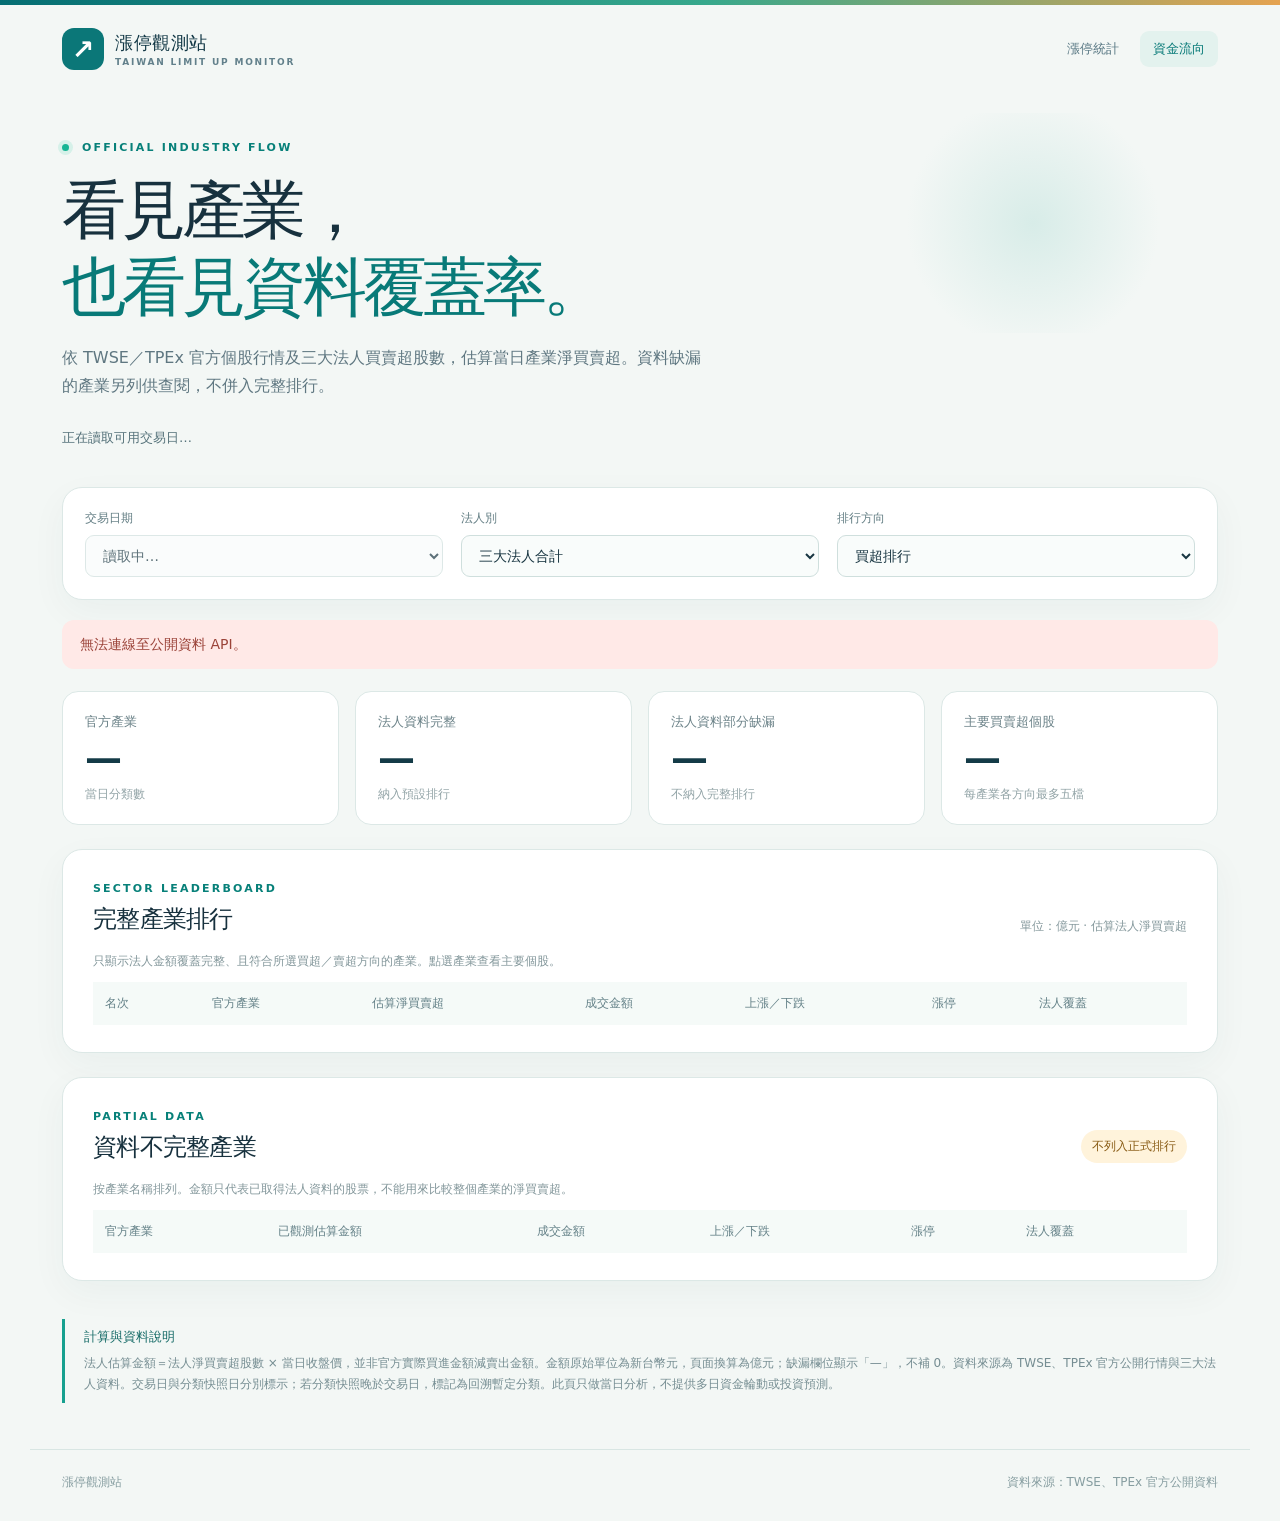
==== capital-flow.html @ 7c1c71d8 "Publish capital flow ranking page" ====
<!doctype html>
<html lang="zh-Hant">
<head>
  <meta charset="utf-8">
  <meta name="viewport" content="width=device-width, initial-scale=1">
  <meta name="description" content="台股官方產業每日估算法人淨買賣超與主要買賣超股票。">
  <meta http-equiv="Content-Security-Policy" content="default-src 'none'; script-src 'self' https://script.google.com https://script.googleusercontent.com; style-src 'self'; base-uri 'none'; form-action 'none'">
  <title>資金流向｜漲停觀測站</title>
  <link rel="stylesheet" href="styles.css">
  <link rel="stylesheet" href="capital-flow.css">
  <script defer src="config.js"></script>
  <script defer src="capital-flow-core.js"></script>
  <script defer src="capital-flow.js"></script>
</head>
<body>
  <div class="topline"></div>
  <header class="site-header wrap">
    <a class="brand" href="index.html" aria-label="返回漲停觀測站首頁"><span class="brand-mark">↗</span><span>漲停觀測站<small>TAIWAN LIMIT UP MONITOR</small></span></a>
    <nav class="page-nav" aria-label="網站頁面"><a href="index.html">漲停統計</a><a href="capital-flow.html" aria-current="page">資金流向</a></nav>
  </header>
  <main class="wrap">
    <section class="hero flow-hero">
      <div class="eyebrow"><span class="live-dot"></span> OFFICIAL INDUSTRY FLOW</div>
      <h1>看見產業，<br><em>也看見資料覆蓋率。</em></h1>
      <p>依 TWSE／TPEx 官方個股行情及三大法人買賣超股數，估算當日產業淨買賣超。資料缺漏的產業另列供查閱，不併入完整排行。</p>
      <div id="flow-meta" class="meta-line">正在讀取可用交易日…</div>
    </section>
    <section class="panel filters" aria-label="排行榜條件">
      <div class="filter-group"><label for="flow-date">交易日期</label><select id="flow-date" disabled><option>讀取中…</option></select></div>
      <div class="filter-group"><label for="flow-investor">法人別</label><select id="flow-investor"><option value="total">三大法人合計</option><option value="foreign">外資</option><option value="trust">投信</option><option value="dealer">自營商</option></select></div>
      <div class="filter-group"><label for="flow-direction">排行方向</label><select id="flow-direction"><option value="buy">買超排行</option><option value="sell">賣超排行</option></select></div>
    </section>
    <div id="flow-notice" class="notice" role="status" aria-live="polite">正在讀取資料…</div>
    <section class="metrics flow-metrics" aria-label="產業資料摘要">
      <article class="metric"><span>官方產業</span><strong id="flow-sector-count">—</strong><small>當日分類數</small></article>
      <article class="metric"><span>法人資料完整</span><strong id="flow-complete-count">—</strong><small>納入預設排行</small></article>
      <article class="metric"><span>法人資料部分缺漏</span><strong id="flow-partial-count">—</strong><small>不納入完整排行</small></article>
      <article class="metric"><span>主要買賣超個股</span><strong id="flow-stock-count">—</strong><small>每產業各方向最多五檔</small></article>
    </section>
    <section class="panel ranking-panel" aria-labelledby="flow-title">
      <div class="section-heading"><div><span class="section-kicker">SECTOR LEADERBOARD</span><h2 id="flow-title">完整產業排行</h2></div><p>單位：億元 · 估算法人淨買賣超</p></div>
      <p class="table-hint">只顯示法人金額覆蓋完整、且符合所選買超／賣超方向的產業。點選產業查看主要個股。</p>
      <div class="table-scroll"><table class="flow-table"><thead><tr><th>名次</th><th>官方產業</th><th>估算淨買賣超</th><th>成交金額</th><th>上漲／下跌</th><th>漲停</th><th>法人覆蓋</th></tr></thead><tbody id="flow-ranking-body"></tbody></table></div>
      <p id="flow-empty" class="empty" hidden>目前沒有符合條件的完整產業。</p>
    </section>
    <section class="panel ranking-panel" aria-labelledby="flow-partial-title">
      <div class="section-heading"><div><span class="section-kicker">PARTIAL DATA</span><h2 id="flow-partial-title">資料不完整產業</h2></div><span class="partial-badge">不列入正式排行</span></div>
      <p class="table-hint">按產業名稱排列。金額只代表已取得法人資料的股票，不能用來比較整個產業的淨買賣超。</p>
      <div class="table-scroll"><table class="flow-table"><thead><tr><th>官方產業</th><th>已觀測估算金額</th><th>成交金額</th><th>上漲／下跌</th><th>漲停</th><th>法人覆蓋</th></tr></thead><tbody id="flow-partial-body"></tbody></table></div>
    </section>
    <aside class="method"><strong>計算與資料說明</strong><p>法人估算金額＝法人淨買賣超股數 × 當日收盤價，並非官方實際買進金額減賣出金額。金額原始單位為新台幣元，頁面換算為億元；缺漏欄位顯示「—」，不補 0。資料來源為 TWSE、TPEx 官方公開行情與三大法人資料。交易日與分類快照日分別標示；若分類快照晚於交易日，標記為回溯暫定分類。此頁只做當日分析，不提供多日資金輪動或投資預測。</p></aside>
  </main>
  <footer class="wrap footer"><span>漲停觀測站</span><span>資料來源：TWSE、TPEx 官方公開資料</span></footer>
</body>
</html>
---- styles.css ----
:root{color-scheme:light;font-family:Inter,"Noto Sans TC","Microsoft JhengHei",system-ui,sans-serif;color:#17313e;background:#f3f7f5;font-synthesis:none}*{box-sizing:border-box}body{margin:0}.topline{height:5px;background:linear-gradient(90deg,#056e73,#36a88c 55%,#e5a350)}.wrap{max-width:1220px;margin:auto;padding-left:32px;padding-right:32px}.site-header{height:88px;display:flex;align-items:center;justify-content:space-between}.brand{display:flex;align-items:center;gap:11px;color:#113745;text-decoration:none;font-weight:800;font-size:18px;letter-spacing:.03em}.brand small{display:block;margin-top:2px;color:#62808b;font-size:9px;letter-spacing:.2em;font-weight:700}.brand-mark{display:grid;place-items:center;width:42px;height:42px;border-radius:12px;background:#0b7778;color:#fff;font-size:27px}.header-tag{color:#557581;font-size:12px;font-weight:700;letter-spacing:.13em}.hero{padding:48px 0 54px;position:relative}.hero:after{content:"";position:absolute;right:3%;top:20px;width:300px;height:220px;background:radial-gradient(circle,#a5d8d0 0,transparent 68%);opacity:.35;pointer-events:none}.eyebrow,.section-kicker{font-size:11px;letter-spacing:.2em;color:#078079;font-weight:800}.live-dot{display:inline-block;width:7px;height:7px;border-radius:50%;background:#17b594;margin-right:7px;box-shadow:0 0 0 4px #d6f1e9}h1{font-size:clamp(37px,5vw,64px);letter-spacing:-.06em;line-height:1.2;margin:18px 0 18px;font-weight:850}h1 em{font-style:normal;color:#087a78}.hero p{font-size:16px;color:#5f7781;max-width:650px;line-height:1.8;margin:0}.meta-line{margin-top:28px;color:#55727a;font-size:13px}.panel{background:#fff;border:1px solid #dce8e6;border-radius:20px;box-shadow:0 12px 36px rgba(29,79,74,.045)}.filters{display:flex;gap:18px;flex-wrap:wrap;padding:22px}.filter-group{flex:1 1 180px;min-width:150px}.filter-group label,.search span{display:block;color:#627d83;font-weight:700;font-size:12px;margin-bottom:8px}.filter-group select,.filter-group input,.search input{width:100%;height:42px;border:1px solid #cfdfdd;border-radius:9px;background:#f9fcfb;color:#193642;padding:0 13px;font:inherit;font-size:14px}.filter-group select:focus,.filter-group input:focus,.search input:focus{outline:2px solid #2e9e97;outline-offset:2px}.custom-group[hidden],.empty[hidden]{display:none}.notice{border-radius:12px;padding:14px 18px;margin:20px 0;background:#e8f5f0;color:#176a61;line-height:1.5;font-size:14px}.notice.warning{background:#fff3db;color:#885b14}.notice.error{background:#ffe9e7;color:#9b4339}.metrics{display:grid;grid-template-columns:repeat(4,1fr);gap:16px;margin:20px 0 24px}.metric{background:#fff;border:1px solid #dce8e6;border-radius:16px;padding:21px 22px;min-height:132px}.metric span{display:block;color:#6b8288;font-size:13px;font-weight:700}.metric strong{display:block;color:#143b47;font-size:37px;letter-spacing:-.045em;margin:7px 0 3px;line-height:1.12}.metric small{color:#91a3a6;font-size:12px}.chart-panel,.ranking-panel{padding:27px 30px;margin:24px 0}.section-heading{display:flex;align-items:end;justify-content:space-between;gap:16px}.section-heading h2{margin:7px 0 0;font-size:24px;letter-spacing:-.03em}.section-heading p,.table-hint{color:#83979b;font-size:12px;margin:0}.chart-scroll{overflow-x:auto;margin-top:28px}.chart-scroll svg{display:block;min-height:240px;width:100%}.ranking-heading{align-items:center}.search{width:260px;max-width:100%}.search span{margin-bottom:6px}.table-hint{margin:18px 0 12px}.table-scroll{overflow-x:auto}table{width:100%;border-collapse:collapse;min-width:730px}th{padding:13px 12px;background:#f5faf8;text-align:left;color:#638087;font-size:12px;font-weight:800;white-space:nowrap}td{padding:15px 12px;border-bottom:1px solid #eaf0ee;color:#3d606a;font-size:13px}tbody tr:hover{background:#f8fbfa}.stock-button{background:none;border:0;padding:0;text-align:left;color:#143c48;font:inherit;font-size:14px;font-weight:800;cursor:pointer}.stock-button:hover{text-decoration:underline}.stock-button small{display:block;color:#82999d;font-size:11px;font-weight:600;margin-top:3px}.number{font-weight:800;color:#097d78}.pill{display:inline-block;background:#e6f3f0;color:#19736b;border-radius:99px;padding:5px 10px;font-size:11px;font-weight:800}.pill.tpex{background:#fff2e3;color:#a46828}.detail-row td{background:#f9fcfb;padding:6px 14px 16px}.detail-list{display:grid;grid-template-columns:repeat(auto-fill,minmax(190px,1fr));gap:8px}.detail-item{border:1px solid #e3eeeb;background:#fff;border-radius:9px;padding:10px 12px;font-size:12px}.detail-item strong{display:block;color:#31515b;margin-bottom:5px}.empty{text-align:center;color:#82969a;padding:35px}.method{border-left:3px solid #16a08f;padding:7px 0 7px 19px;margin:38px 0 46px}.method strong{font-size:13px;color:#176c68}.method p{color:#758d92;line-height:1.8;font-size:12px;margin:7px 0 0}.footer{border-top:1px solid #d8e6e3;display:flex;justify-content:space-between;padding-top:24px;padding-bottom:30px;color:#869da0;font-size:12px}.sr-only{position:absolute;width:1px;height:1px;overflow:hidden;clip:rect(0,0,0,0);white-space:nowrap}@media(max-width:800px){.wrap{padding-left:20px;padding-right:20px}.hero{padding-top:30px;padding-bottom:36px}.metrics{grid-template-columns:repeat(2,1fr)}.section-heading{align-items:start;flex-direction:column}.chart-scroll svg{min-width:580px}.ranking-heading{align-items:stretch}.search{width:100%}}@media(max-width:520px){.site-header{height:75px}.header-tag{font-size:10px}.brand{font-size:16px}.brand small{font-size:8px}.hero p{font-size:14px}.filters{gap:12px}.filter-group{flex-basis:calc(50% - 12px);min-width:130px}.metrics{gap:10px}.metric{padding:16px;min-height:115px}.metric strong{font-size:29px}.chart-panel,.ranking-panel{padding:20px 16px}.footer{gap:10px;flex-direction:column}}
---- capital-flow.css ----
.page-nav{display:flex;gap:8px;align-items:center}.page-nav a{color:#557581;text-decoration:none;font-size:13px;font-weight:800;padding:9px 13px;border-radius:9px}.page-nav a:hover,.page-nav a[aria-current="page"]{background:#e3f2ee;color:#087a78}.flow-hero{padding-bottom:40px}.flow-metrics{margin-top:22px}.flow-table{min-width:760px}.flow-table td{vertical-align:top}.flow-rank{font-weight:800;color:#087a78}.flow-partial-amount{color:#8a6333;font-weight:700}.partial-badge{background:#fff3db;color:#885b14;border-radius:99px;padding:8px 11px;font-size:12px;font-weight:800}.flow-detail-note{margin:8px 0 14px;color:#657f83;line-height:1.6;font-size:12px}.flow-leaders{display:grid;grid-template-columns:repeat(2,minmax(0,1fr));gap:15px}.flow-leaders section{background:#fff;border:1px solid #e3eeeb;border-radius:12px;padding:13px}.flow-leaders h3{font-size:13px;color:#31515b;margin:0 0 8px}.flow-leaders p{font-size:12px;margin:7px 0;color:#4e6d75;line-height:1.5}@media(max-width:800px){.flow-leaders{grid-template-columns:1fr}.flow-hero{padding-bottom:30px}}@media(max-width:520px){.page-nav{gap:2px}.page-nav a{padding:7px;font-size:11px}.site-header .brand small{letter-spacing:.08em}.flow-table{min-width:690px}}
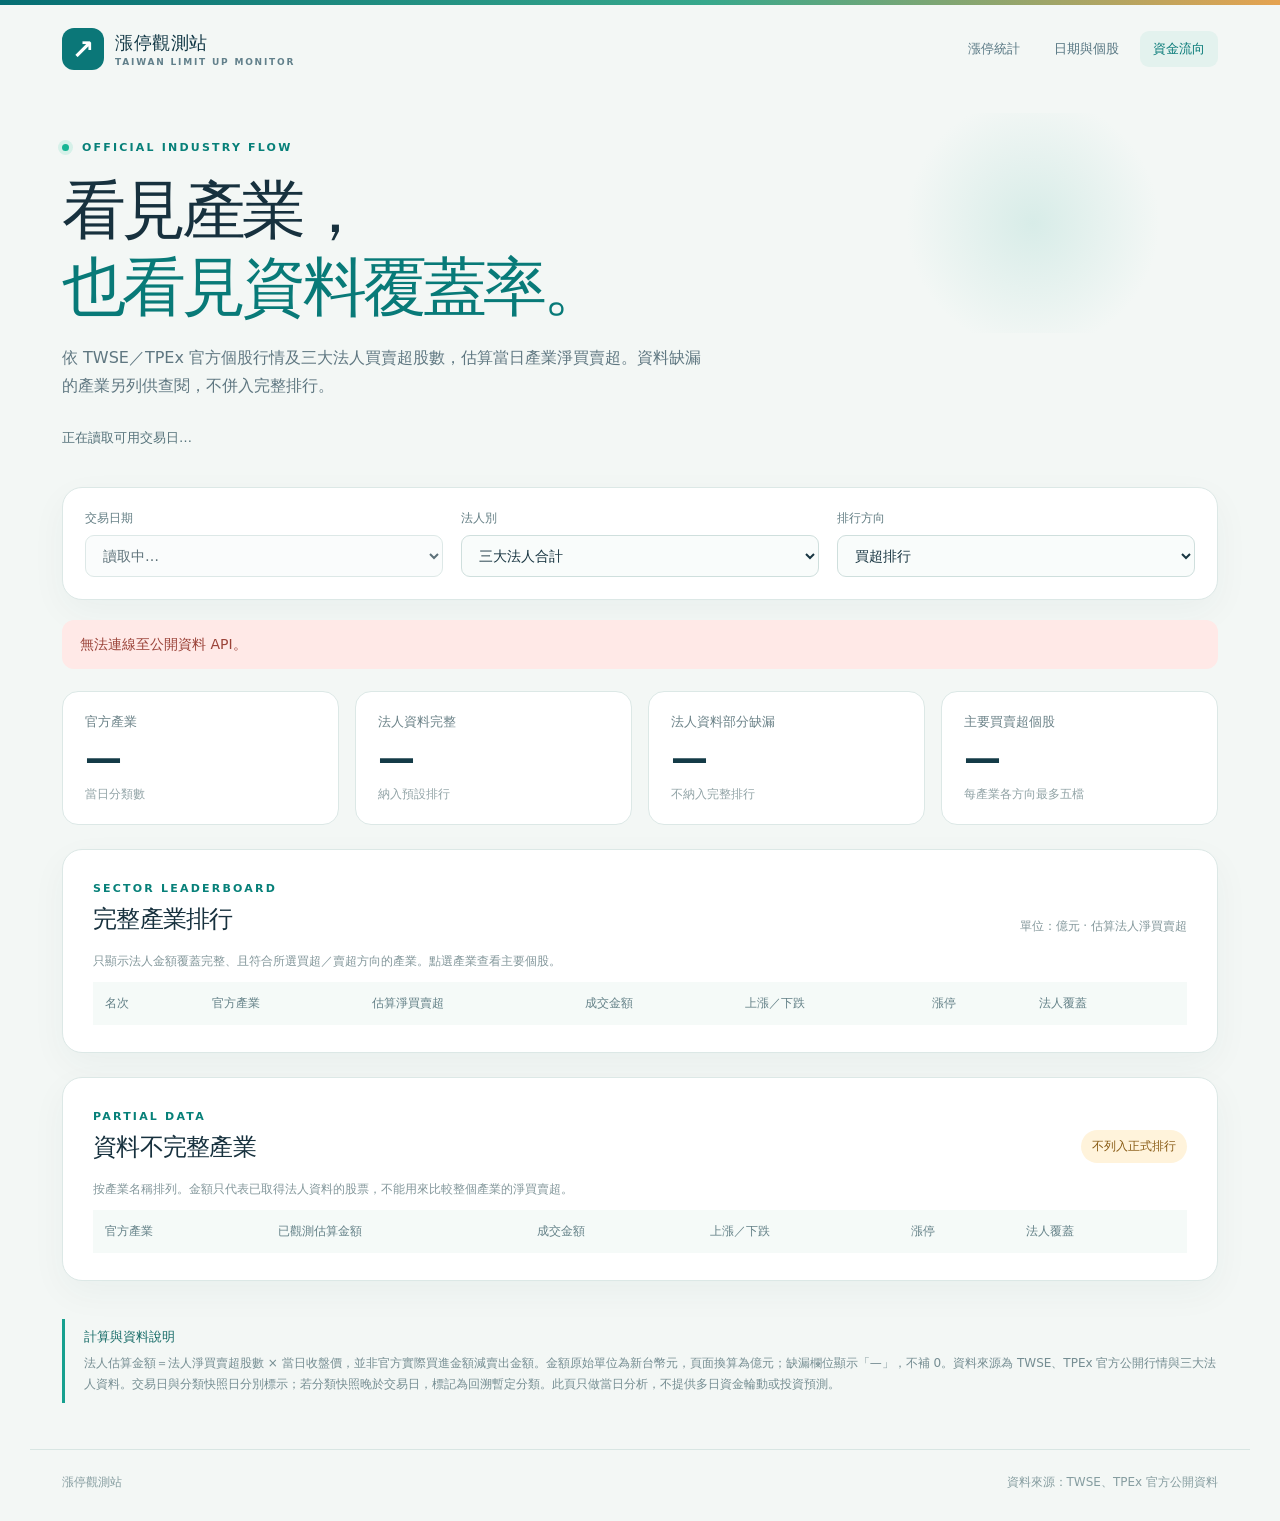
==== commit 428ea48c: "Add date and stock explorer and guarded sector limit-up lists" ====
--- a/capital-flow.html
+++ b/capital-flow.html
@@ -16,7 +16,7 @@
   <div class="topline"></div>
   <header class="site-header wrap">
     <a class="brand" href="index.html" aria-label="返回漲停觀測站首頁"><span class="brand-mark">↗</span><span>漲停觀測站<small>TAIWAN LIMIT UP MONITOR</small></span></a>
-    <nav class="page-nav" aria-label="網站頁面"><a href="index.html">漲停統計</a><a href="capital-flow.html" aria-current="page">資金流向</a></nav>
+    <nav class="page-nav" aria-label="網站頁面"><a href="index.html">漲停統計</a><a href="explore.html">日期與個股</a><a href="capital-flow.html" aria-current="page">資金流向</a></nav>
   </header>
   <main class="wrap">
     <section class="hero flow-hero">
--- a/capital-flow.css
+++ b/capital-flow.css
@@ -1 +1,2 @@
-.page-nav{display:flex;gap:8px;align-items:center}.page-nav a{color:#557581;text-decoration:none;font-size:13px;font-weight:800;padding:9px 13px;border-radius:9px}.page-nav a:hover,.page-nav a[aria-current="page"]{background:#e3f2ee;color:#087a78}.flow-hero{padding-bottom:40px}.flow-metrics{margin-top:22px}.flow-table{min-width:760px}.flow-table td{vertical-align:top}.flow-rank{font-weight:800;color:#087a78}.flow-partial-amount{color:#8a6333;font-weight:700}.partial-badge{background:#fff3db;color:#885b14;border-radius:99px;padding:8px 11px;font-size:12px;font-weight:800}.flow-detail-note{margin:8px 0 14px;color:#657f83;line-height:1.6;font-size:12px}.flow-leaders{display:grid;grid-template-columns:repeat(2,minmax(0,1fr));gap:15px}.flow-leaders section{background:#fff;border:1px solid #e3eeeb;border-radius:12px;padding:13px}.flow-leaders h3{font-size:13px;color:#31515b;margin:0 0 8px}.flow-leaders p{font-size:12px;margin:7px 0;color:#4e6d75;line-height:1.5}@media(max-width:800px){.flow-leaders{grid-template-columns:1fr}.flow-hero{padding-bottom:30px}}@media(max-width:520px){.page-nav{gap:2px}.page-nav a{padding:7px;font-size:11px}.site-header .brand small{letter-spacing:.08em}.flow-table{min-width:690px}}
+.page-nav{display:flex;gap:8px;align-items:center}.page-nav a{color:#557581;text-decoration:none;font-size:13px;font-weight:800;padding:9px 13px;border-radius:9px}.page-nav a:hover,.page-nav a[aria-current="page"]{background:#e3f2ee;color:#087a78}.flow-hero{padding-bottom:40px}.flow-metrics{margin-top:22px}.flow-table{min-width:760px}.flow-table td{vertical-align:top}.flow-rank{font-weight:800;color:#087a78}.flow-partial-amount{color:#8a6333;font-weight:700}.partial-badge{background:#fff3db;color:#885b14;border-radius:99px;padding:8px 11px;font-size:12px;font-weight:800}.flow-detail-note{margin:8px 0 14px;color:#657f83;line-height:1.6;font-size:12px}.flow-leaders{display:grid;grid-template-columns:repeat(2,minmax(0,1fr));gap:15px}.flow-leaders section{background:#fff;border:1px solid #e3eeeb;border-radius:12px;padding:13px}.flow-leaders h3{font-size:13px;color:#31515b;margin:0 0 8px}.flow-leaders p{font-size:12px;margin:7px 0;color:#4e6d75;line-height:1.5}.flow-limit-button{border:0;background:#e3f2ee;color:#087a78;padding:5px 9px;border-radius:8px;font:inherit;font-weight:800;cursor:pointer}.flow-limitups{margin-top:14px;padding:14px;border:1px solid #d9e9e5;border-radius:12px;background:#fbfefd}.flow-limitups h3{margin:0 0 8px;font-size:14px}.flow-limitups p{margin:7px 0;font-size:13px}.flow-limitups a{color:#087a78;font-weight:800}@media(max-width:800px){.flow-leaders{grid-template-columns:1fr}.flow-hero{padding-bottom:30px}}@media(max-width:520px){.page-nav{gap:2px}.page-nav a{padding:7px;font-size:11px}.site-header .brand small{letter-spacing:.08em}.flow-table{min-width:690px}}
+@media(max-width:640px){.site-header{height:auto;min-height:75px;flex-wrap:wrap;padding-top:12px;padding-bottom:10px;gap:8px}.page-nav{width:100%;justify-content:space-between}.page-nav a{flex:1;text-align:center}}
